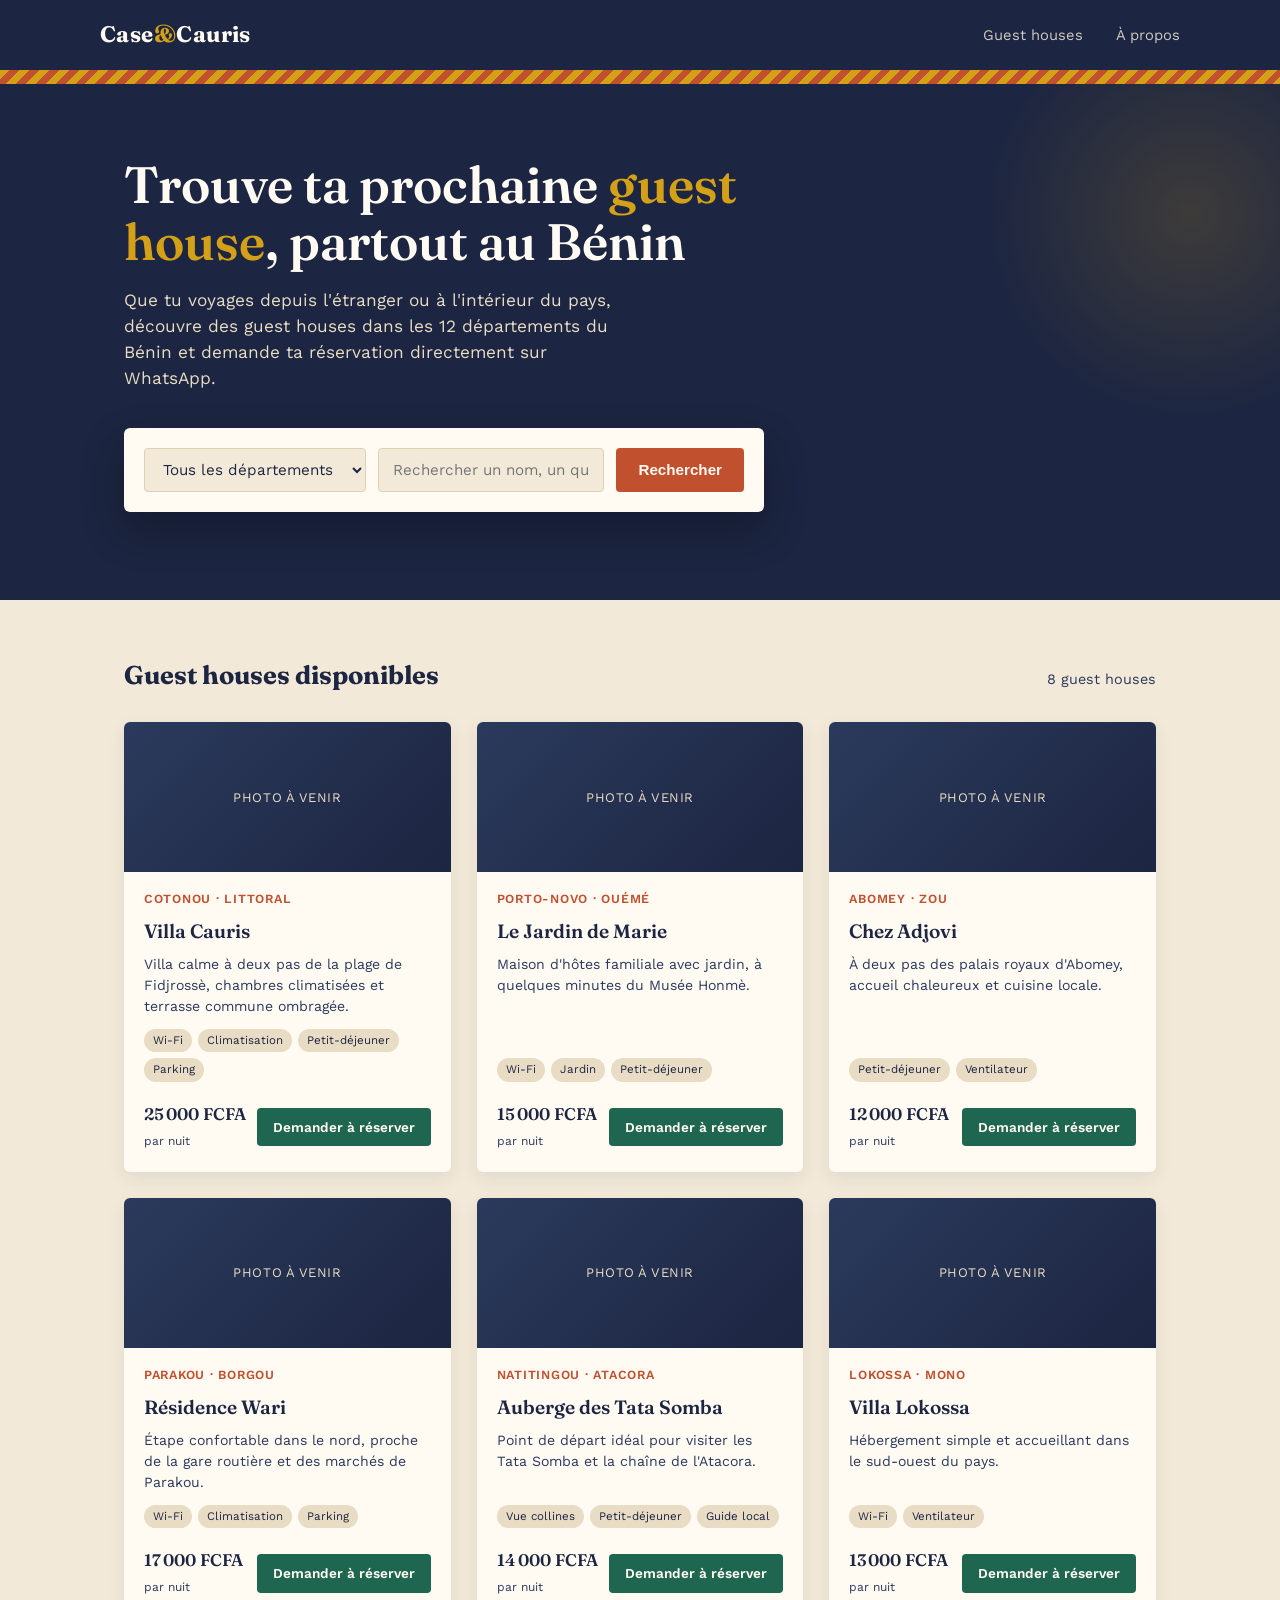
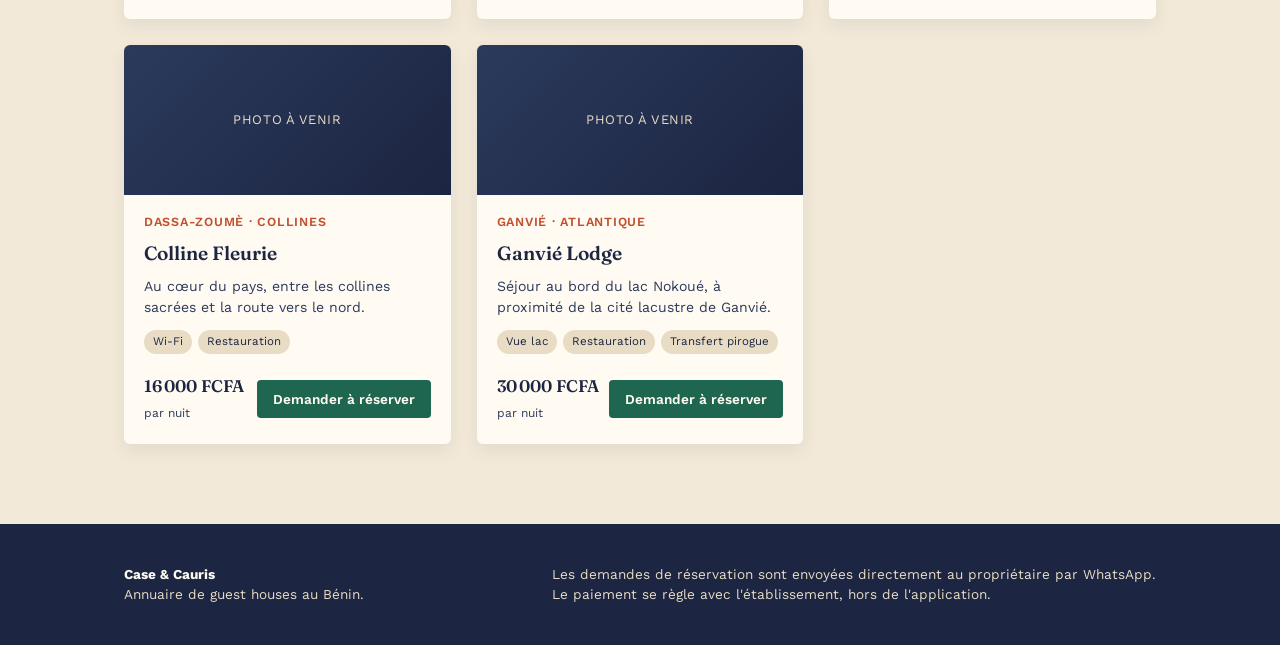
==== index.html @ f653122c "Premiere version du site" ====
<!DOCTYPE html>
<html lang="fr">
<head>
  <meta charset="UTF-8" />
  <meta name="viewport" content="width=device-width, initial-scale=1.0" />
  <title>Case & Cauris — Guest houses du Bénin</title>
  <meta name="description" content="Trouve et réserve une guest house partout au Bénin, dans les 12 départements — pour voyageurs locaux et internationaux." />
  <link rel="stylesheet" href="style.css" />
</head>
<body>

  <header class="site-header">
    <div class="container header-inner">
      <a href="#" class="logo">Case<span>&</span>Cauris</a>
      <nav class="site-nav">
        <a href="#listing">Guest houses</a>
        <a href="#a-propos">À propos</a>
      </nav>
    </div>
  </header>
  <div class="motif-strip"></div>

  <section class="hero">
    <div class="container">
      <h1>Trouve ta prochaine <em>guest house</em>, partout au Bénin</h1>
      <p class="lede">
        Que tu voyages depuis l'étranger ou à l'intérieur du pays, découvre des
        guest houses dans les 12 départements du Bénin et demande ta réservation
        directement sur WhatsApp.
      </p>

      <form id="search-form" class="search-panel">
        <select id="city-filter" aria-label="Filtrer par département">
          <option value="">Tous les départements</option>
        </select>
        <input
          id="search-input"
          type="text"
          placeholder="Rechercher un nom, un quartier..."
          aria-label="Rechercher"
        />
        <button type="submit">Rechercher</button>
      </form>
    </div>
  </section>

  <section class="listing-section" id="listing">
    <div class="container">
      <div class="listing-header">
        <h2>Guest houses disponibles</h2>
        <span id="result-count" class="result-count"></span>
      </div>
      <div id="grid" class="grid"></div>
    </div>
  </section>

  <footer id="a-propos">
    <div class="container">
      <div><strong>Case & Cauris</strong><br>Annuaire de guest houses au Bénin.</div>
      <div>Les demandes de réservation sont envoyées directement au propriétaire par WhatsApp.<br>Le paiement se règle avec l'établissement, hors de l'application.</div>
    </div>
  </footer>

  <script src="data.js"></script>
  <script src="script.js"></script>
</body>
</html>
---- style.css ----
@import url('https://fonts.googleapis.com/css2?family=Fraunces:opsz,wght@9..144,400;9..144,600;9..144,700&family=Work+Sans:wght@400;500;600&display=swap');

:root {
  --ink: #1c2541;
  --ink-light: #2b3a5c;
  --sand: #f2e9d8;
  --sand-deep: #e8dcc4;
  --rust: #c1502e;
  --teal: #1f6650;
  --gold: #d4a017;
  --white: #fffaf2;

  --font-display: 'Fraunces', serif;
  --font-body: 'Work Sans', sans-serif;

  --radius: 6px;
}

* { box-sizing: border-box; }

html { scroll-behavior: smooth; }

body {
  margin: 0;
  font-family: var(--font-body);
  color: var(--ink);
  background: var(--sand);
  line-height: 1.5;
}

a { color: inherit; }

img { max-width: 100%; display: block; }

.container {
  max-width: 1080px;
  margin: 0 auto;
  padding: 0 24px;
}

/* ---------- Motif signature (bordure inspirée des appliqués d'Abomey) ---------- */

.motif-strip {
  height: 14px;
  width: 100%;
  background-image: repeating-linear-gradient(
    135deg,
    var(--gold) 0px,
    var(--gold) 7px,
    var(--rust) 7px,
    var(--rust) 14px
  );
}

/* ---------- Header ---------- */

header.site-header {
  background: var(--ink);
  color: var(--sand);
  position: sticky;
  top: 0;
  z-index: 50;
}

.header-inner {
  display: flex;
  align-items: center;
  justify-content: space-between;
  padding: 18px 0;
}

.logo {
  font-family: var(--font-display);
  font-weight: 700;
  font-size: 1.4rem;
  letter-spacing: 0.02em;
  color: var(--white);
  text-decoration: none;
}

.logo span { color: var(--gold); }

nav.site-nav a {
  color: var(--sand);
  text-decoration: none;
  font-size: 0.92rem;
  margin-left: 28px;
  opacity: 0.85;
  transition: opacity 0.2s;
}

nav.site-nav a:hover { opacity: 1; }

/* ---------- Hero ---------- */

.hero {
  background: var(--ink);
  color: var(--white);
  padding: 72px 0 88px;
  position: relative;
  overflow: hidden;
}

.hero::after {
  content: "";
  position: absolute;
  right: -120px;
  top: -80px;
  width: 420px;
  height: 420px;
  border-radius: 50%;
  background: radial-gradient(circle, rgba(212,160,23,0.18) 0%, rgba(212,160,23,0) 70%);
}

.hero h1 {
  font-family: var(--font-display);
  font-weight: 600;
  font-size: clamp(2.1rem, 4.5vw, 3.2rem);
  max-width: 720px;
  margin: 0 0 18px;
  line-height: 1.12;
}

.hero h1 em {
  font-style: normal;
  color: var(--gold);
}

.hero p.lede {
  max-width: 520px;
  font-size: 1.08rem;
  color: var(--sand-deep);
  margin: 0 0 36px;
}

/* ---------- Search bar ---------- */

.search-panel {
  background: var(--white);
  color: var(--ink);
  border-radius: var(--radius);
  padding: 20px;
  display: flex;
  gap: 12px;
  flex-wrap: wrap;
  box-shadow: 0 18px 40px rgba(0,0,0,0.25);
  max-width: 640px;
}

.search-panel select,
.search-panel input {
  font-family: var(--font-body);
  font-size: 0.95rem;
  padding: 11px 14px;
  border: 1px solid #ddd0b3;
  border-radius: 4px;
  background: var(--sand);
  color: var(--ink);
  flex: 1 1 160px;
}

.search-panel button {
  background: var(--rust);
  color: var(--white);
  border: none;
  padding: 11px 22px;
  border-radius: 4px;
  font-weight: 600;
  cursor: pointer;
  font-size: 0.95rem;
  transition: background 0.2s;
}

.search-panel button:hover { background: #a63f22; }

/* ---------- Listing section ---------- */

.listing-section {
  padding: 56px 0 80px;
}

.listing-header {
  display: flex;
  align-items: baseline;
  justify-content: space-between;
  margin-bottom: 28px;
  flex-wrap: wrap;
  gap: 8px;
}

.listing-header h2 {
  font-family: var(--font-display);
  font-size: 1.6rem;
  margin: 0;
}

.result-count {
  color: var(--ink-light);
  font-size: 0.9rem;
}

.grid {
  display: grid;
  grid-template-columns: repeat(auto-fill, minmax(280px, 1fr));
  gap: 26px;
}

.card {
  background: var(--white);
  border-radius: var(--radius);
  overflow: hidden;
  box-shadow: 0 6px 18px rgba(28,37,65,0.08);
  display: flex;
  flex-direction: column;
  transition: transform 0.2s, box-shadow 0.2s;
}

.card:hover {
  transform: translateY(-3px);
  box-shadow: 0 14px 28px rgba(28,37,65,0.14);
}

.card-photo {
  height: 150px;
  background: linear-gradient(135deg, var(--ink-light), var(--ink));
  color: var(--sand-deep);
  display: flex;
  align-items: center;
  justify-content: center;
  font-size: 0.82rem;
  letter-spacing: 0.04em;
  text-transform: uppercase;
  position: relative;
}

.card-body {
  padding: 18px 20px 20px;
  display: flex;
  flex-direction: column;
  gap: 8px;
  flex: 1;
}

.card-city {
  font-size: 0.78rem;
  text-transform: uppercase;
  letter-spacing: 0.06em;
  color: var(--rust);
  font-weight: 600;
}

.card-title {
  font-family: var(--font-display);
  font-size: 1.2rem;
  font-weight: 600;
  margin: 0;
}

.card-desc {
  font-size: 0.88rem;
  color: var(--ink-light);
  margin: 0;
  flex: 1;
}

.card-amenities {
  display: flex;
  flex-wrap: wrap;
  gap: 6px;
  margin: 4px 0;
}

.tag {
  font-size: 0.72rem;
  background: var(--sand-deep);
  color: var(--ink);
  padding: 3px 9px;
  border-radius: 20px;
}

.card-footer {
  display: flex;
  align-items: center;
  justify-content: space-between;
  margin-top: 8px;
}

.price {
  font-family: var(--font-display);
  font-weight: 600;
  font-size: 1.05rem;
}

.price small {
  font-family: var(--font-body);
  font-weight: 400;
  font-size: 0.75rem;
  color: var(--ink-light);
}

.btn-book {
  background: var(--teal);
  color: var(--white);
  text-decoration: none;
  padding: 9px 16px;
  border-radius: 4px;
  font-size: 0.85rem;
  font-weight: 600;
  border: none;
  cursor: pointer;
  transition: background 0.2s;
}

.btn-book:hover { background: #17503e; }

.empty-state {
  text-align: center;
  padding: 60px 20px;
  color: var(--ink-light);
}

/* ---------- Footer ---------- */

footer {
  background: var(--ink);
  color: var(--sand-deep);
  padding: 40px 0;
  font-size: 0.85rem;
}

footer .container {
  display: flex;
  justify-content: space-between;
  flex-wrap: wrap;
  gap: 12px;
}

footer strong { color: var(--white); }

/* ---------- Responsive ---------- */

@media (max-width: 640px) {
  .header-inner { flex-direction: column; gap: 10px; align-items: flex-start; }
  nav.site-nav a { margin-left: 0; margin-right: 20px; }
  .hero { padding: 48px 0 64px; }
}

/* ---------- Accessibility ---------- */

a:focus-visible,
button:focus-visible,
input:focus-visible,
select:focus-visible {
  outline: 3px solid var(--gold);
  outline-offset: 2px;
}

@media (prefers-reduced-motion: reduce) {
  * { transition: none !important; scroll-behavior: auto !important; }
}
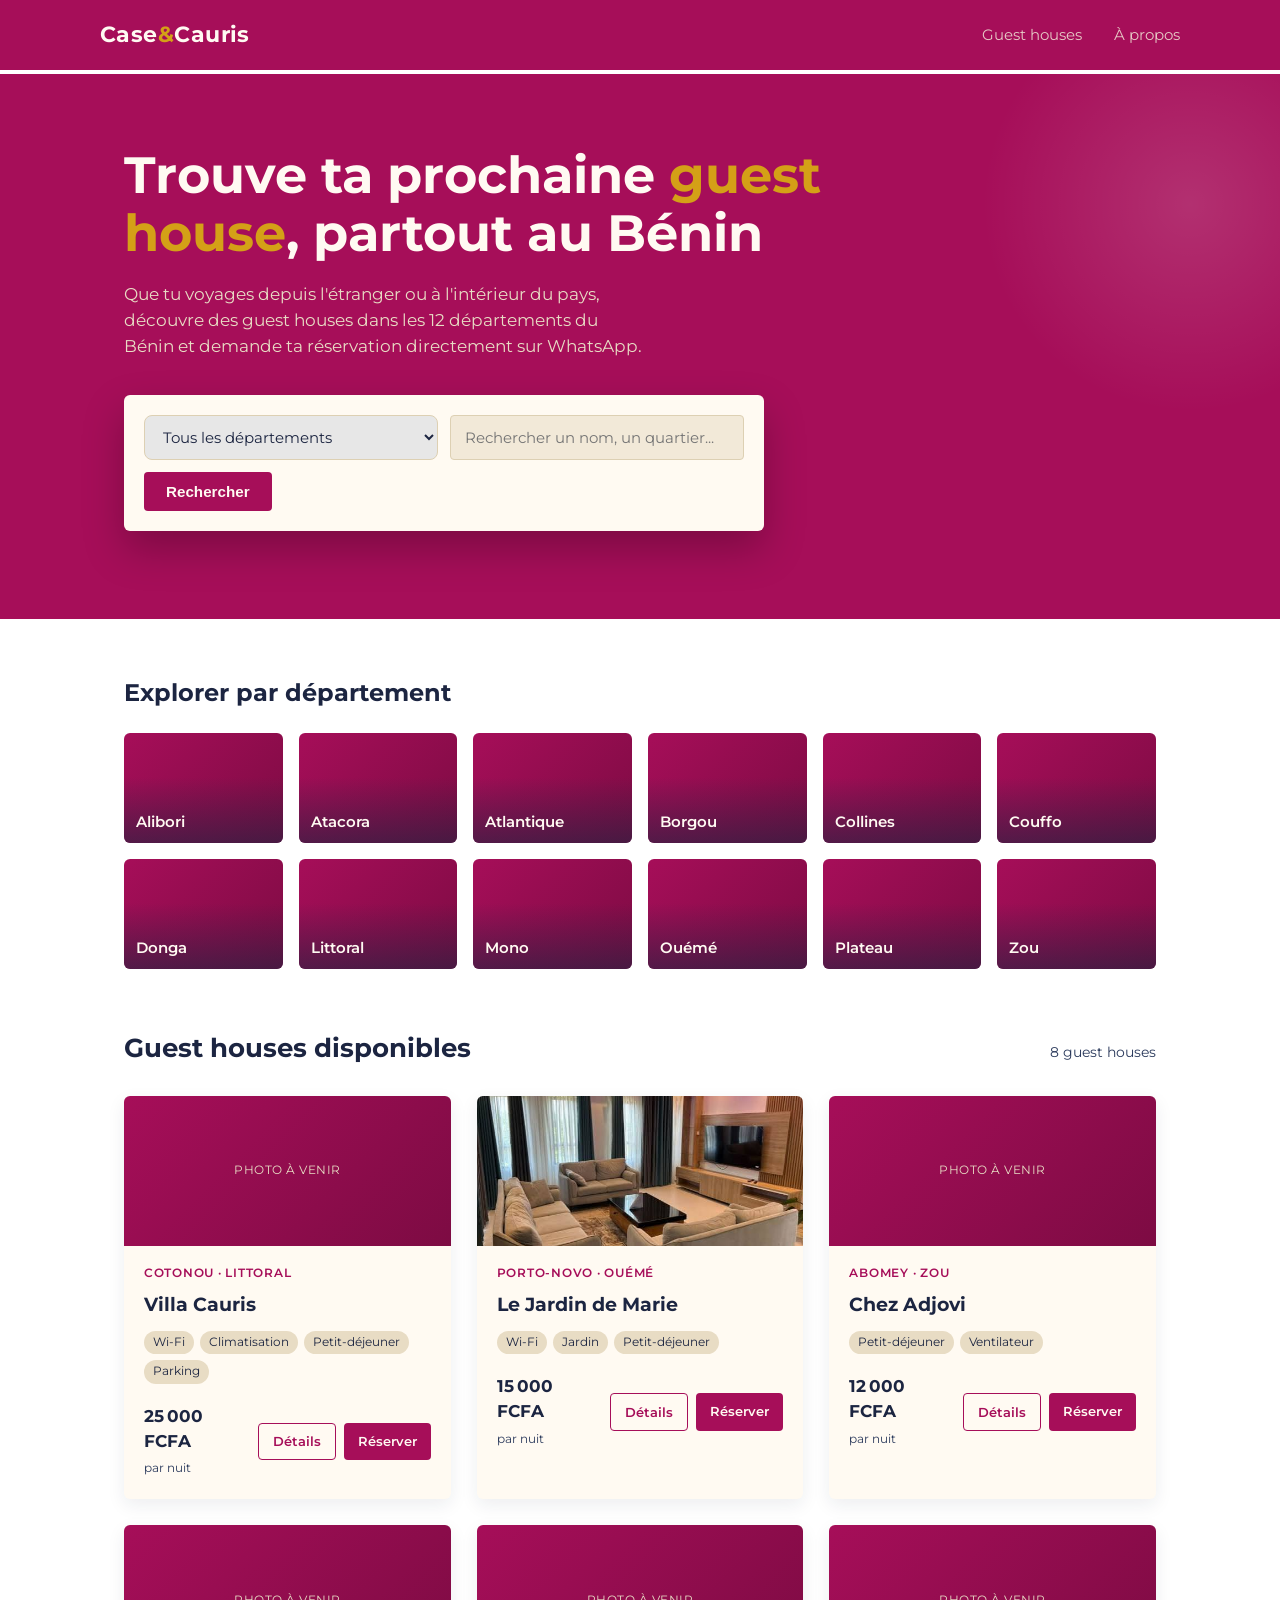
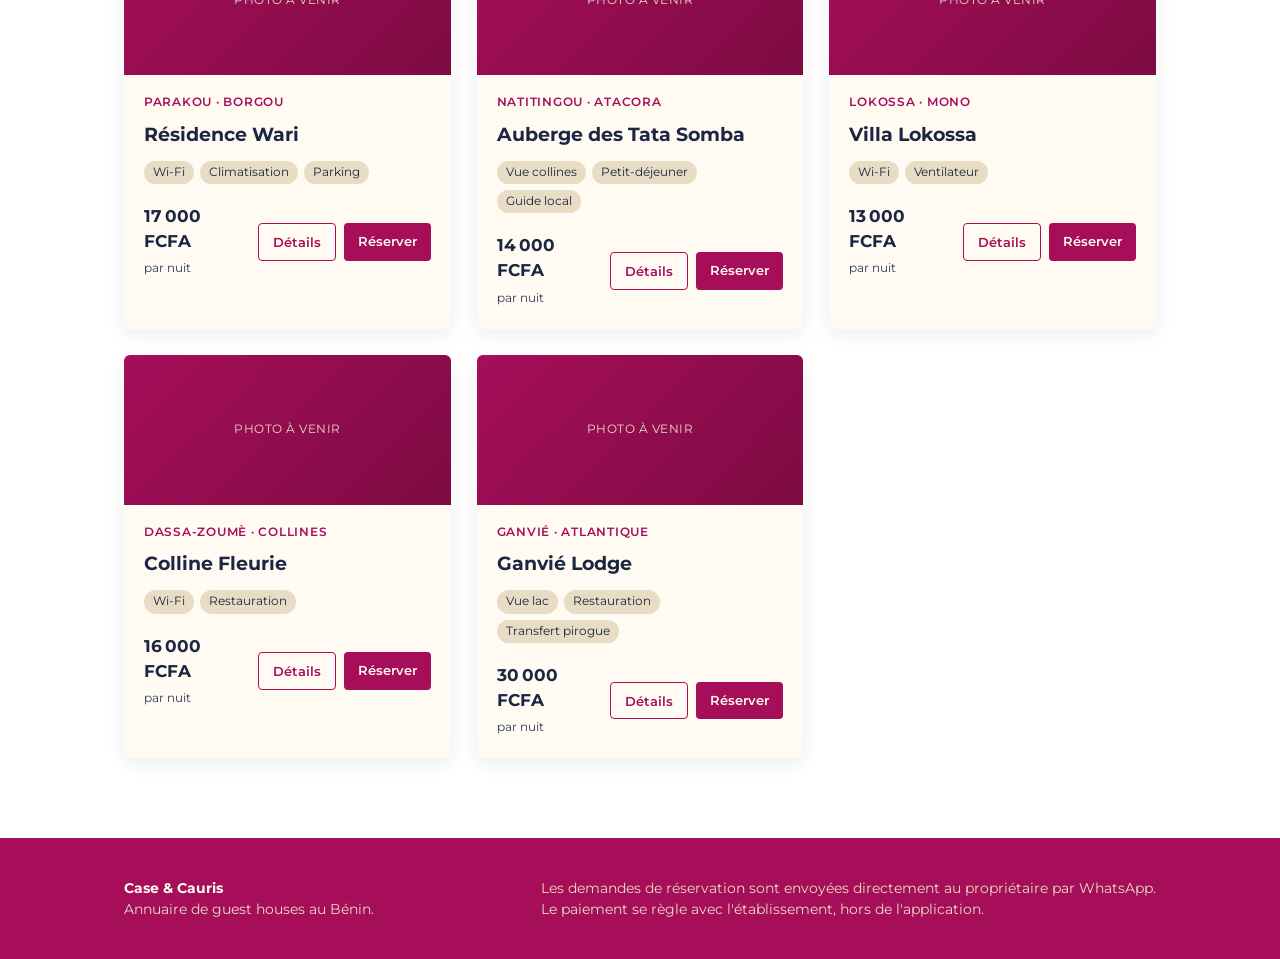
==== commit e9a0395d: "Nouvelle charte graphique et departements cliquables" ====
--- a/index.html
+++ b/index.html
@@ -44,6 +44,13 @@
     </div>
   </section>
 
+  <section class="departments-section">
+    <div class="container">
+      <h2>Explorer par département</h2>
+      <div id="department-grid" class="department-grid"></div>
+    </div>
+  </section>
+
   <section class="listing-section" id="listing">
     <div class="container">
       <div class="listing-header">
@@ -61,7 +68,13 @@
     </div>
   </footer>
 
-  <script src="data.js"></script>
+  <div id="modal-overlay" class="modal-overlay">
+    <div class="modal-box">
+      <button id="modal-close" class="modal-close" aria-label="Fermer">✕</button>
+      <div id="modal-content"></div>
+    </div>
+  </div>
+
   <script src="script.js"></script>
 </body>
 </html>
--- a/style.css
+++ b/style.css
@@ -1,17 +1,19 @@
-@import url('https://fonts.googleapis.com/css2?family=Fraunces:opsz,wght@9..144,400;9..144,600;9..144,700&family=Work+Sans:wght@400;500;600&display=swap');
+@import url('https://fonts.googleapis.com/css2?family=Montserrat:wght@400;500;600;700;800&display=swap');
 
 :root {
   --ink: #1c2541;
   --ink-light: #2b3a5c;
   --sand: #f2e9d8;
   --sand-deep: #e8dcc4;
-  --rust: #c1502e;
+  --rust: #a60e59;
+  --rust-dark: #7d0b43;
+  --rust-hover: #de4b93;
   --teal: #1f6650;
   --gold: #d4a017;
   --white: #fffaf2;
 
-  --font-display: 'Fraunces', serif;
-  --font-body: 'Work Sans', sans-serif;
+  --font-display: 'Montserrat', sans-serif;
+  --font-body: 'Montserrat', sans-serif;
 
   --radius: 6px;
 }
@@ -24,7 +26,7 @@
   margin: 0;
   font-family: var(--font-body);
   color: var(--ink);
-  background: var(--sand);
+  background: #ffffff;
   line-height: 1.5;
 }
 
@@ -38,24 +40,18 @@
   padding: 0 24px;
 }
 
-/* ---------- Motif signature (bordure inspirée des appliqués d'Abomey) ---------- */
+/* ---------- Motif signature ---------- */
 
 .motif-strip {
-  height: 14px;
+  height: 4px;
   width: 100%;
-  background-image: repeating-linear-gradient(
-    135deg,
-    var(--gold) 0px,
-    var(--gold) 7px,
-    var(--rust) 7px,
-    var(--rust) 14px
-  );
+  background: #ffffff;
 }
 
 /* ---------- Header ---------- */
 
 header.site-header {
-  background: var(--ink);
+  background: var(--rust);
   color: var(--sand);
   position: sticky;
   top: 0;
@@ -94,7 +90,7 @@
 /* ---------- Hero ---------- */
 
 .hero {
-  background: var(--ink);
+  background: var(--rust);
   color: var(--white);
   padding: 72px 0 88px;
   position: relative;
@@ -109,16 +105,16 @@
   width: 420px;
   height: 420px;
   border-radius: 50%;
-  background: radial-gradient(circle, rgba(212,160,23,0.18) 0%, rgba(212,160,23,0) 70%);
+  background: radial-gradient(circle, rgba(255,255,255,0.14) 0%, rgba(255,255,255,0) 70%);
 }
 
 .hero h1 {
   font-family: var(--font-display);
-  font-weight: 600;
+  font-weight: 700;
   font-size: clamp(2.1rem, 4.5vw, 3.2rem);
   max-width: 720px;
   margin: 0 0 18px;
-  line-height: 1.12;
+  line-height: 1.15;
 }
 
 .hero h1 em {
@@ -147,7 +143,17 @@
   max-width: 640px;
 }
 
-.search-panel select,
+.search-panel select {
+  font-family: var(--font-body);
+  font-size: 0.95rem;
+  padding: 11px 14px;
+  border: 1px solid #ddd0b3;
+  border-radius: 8px;
+  background: #e7e7e7;
+  color: var(--ink);
+  flex: 1 1 160px;
+}
+
 .search-panel input {
   font-family: var(--font-body);
   font-size: 0.95rem;
@@ -171,12 +177,76 @@
   transition: background 0.2s;
 }
 
-.search-panel button:hover { background: #a63f22; }
+.search-panel button:hover { background: var(--rust-dark); }
+
+/* ---------- Departments section ---------- */
+
+.departments-section {
+  padding: 56px 0 20px;
+}
+
+.departments-section h2 {
+  font-family: var(--font-display);
+  font-size: 1.5rem;
+  margin: 0 0 22px;
+}
+
+.department-grid {
+  display: grid;
+  grid-template-columns: repeat(auto-fill, minmax(150px, 1fr));
+  gap: 16px;
+}
+
+.department-tile {
+  border: none;
+  cursor: pointer;
+  border-radius: var(--radius);
+  overflow: hidden;
+  position: relative;
+  height: 110px;
+  background: linear-gradient(135deg, var(--rust), var(--rust-dark));
+  color: var(--white);
+  font-family: var(--font-display);
+  font-weight: 600;
+  font-size: 0.95rem;
+  display: flex;
+  align-items: flex-end;
+  padding: 12px;
+  text-align: left;
+  transition: transform 0.2s, box-shadow 0.2s;
+}
+
+.department-tile img {
+  position: absolute;
+  inset: 0;
+  width: 100%;
+  height: 100%;
+  object-fit: cover;
+  z-index: 0;
+}
+
+.department-tile::before {
+  content: "";
+  position: absolute;
+  inset: 0;
+  background: linear-gradient(180deg, rgba(28,37,65,0) 40%, rgba(28,37,65,0.55) 100%);
+  z-index: 1;
+}
+
+.department-tile span {
+  position: relative;
+  z-index: 2;
+}
+
+.department-tile:hover {
+  transform: translateY(-3px);
+  box-shadow: 0 10px 22px rgba(28,37,65,0.2);
+}
 
 /* ---------- Listing section ---------- */
 
 .listing-section {
-  padding: 56px 0 80px;
+  padding: 40px 0 80px;
 }
 
 .listing-header {
@@ -220,17 +290,32 @@
   box-shadow: 0 14px 28px rgba(28,37,65,0.14);
 }
 
+.card-photos {
+  display: grid;
+  grid-template-columns: 1fr 1fr;
+  gap: 2px;
+  height: 150px;
+}
+
+.card-photos.single { grid-template-columns: 1fr; }
+
 .card-photo {
-  height: 150px;
-  background: linear-gradient(135deg, var(--ink-light), var(--ink));
+  background: linear-gradient(135deg, var(--rust), var(--rust-dark));
   color: var(--sand-deep);
   display: flex;
   align-items: center;
   justify-content: center;
-  font-size: 0.82rem;
+  font-size: 0.78rem;
   letter-spacing: 0.04em;
   text-transform: uppercase;
+  overflow: hidden;
   position: relative;
+}
+
+.card-photo img {
+  width: 100%;
+  height: 100%;
+  object-fit: cover;
 }
 
 .card-body {
@@ -252,7 +337,7 @@
 .card-title {
   font-family: var(--font-display);
   font-size: 1.2rem;
-  font-weight: 600;
+  font-weight: 700;
   margin: 0;
 }
 
@@ -283,11 +368,12 @@
   align-items: center;
   justify-content: space-between;
   margin-top: 8px;
+  gap: 10px;
 }
 
 .price {
   font-family: var(--font-display);
-  font-weight: 600;
+  font-weight: 700;
   font-size: 1.05rem;
 }
 
@@ -298,20 +384,38 @@
   color: var(--ink-light);
 }
 
-.btn-book {
-  background: var(--teal);
-  color: var(--white);
+.card-actions {
+  display: flex;
+  gap: 8px;
+}
+
+.btn-book,
+.btn-details {
   text-decoration: none;
-  padding: 9px 16px;
+  padding: 9px 14px;
   border-radius: 4px;
-  font-size: 0.85rem;
+  font-size: 0.82rem;
   font-weight: 600;
   border: none;
   cursor: pointer;
-  transition: background 0.2s;
-}
-
-.btn-book:hover { background: #17503e; }
+  transition: background 0.2s, color 0.2s;
+  font-family: var(--font-body);
+}
+
+.btn-book {
+  background: var(--rust);
+  color: var(--white);
+}
+
+.btn-book:hover { background: var(--rust-hover); }
+
+.btn-details {
+  background: transparent;
+  color: var(--rust);
+  border: 1px solid var(--rust);
+}
+
+.btn-details:hover { background: var(--sand-deep); }
 
 .empty-state {
   text-align: center;
@@ -319,10 +423,74 @@
   color: var(--ink-light);
 }
 
+/* ---------- Modal (Détails) ---------- */
+
+.modal-overlay {
+  position: fixed;
+  inset: 0;
+  background: rgba(28,37,65,0.55);
+  display: none;
+  align-items: center;
+  justify-content: center;
+  z-index: 200;
+  padding: 20px;
+}
+
+.modal-overlay.open { display: flex; }
+
+.modal-box {
+  background: var(--white);
+  border-radius: var(--radius);
+  max-width: 640px;
+  width: 100%;
+  max-height: 85vh;
+  overflow-y: auto;
+  position: relative;
+}
+
+.modal-close {
+  position: absolute;
+  top: 12px;
+  right: 12px;
+  background: rgba(28,37,65,0.55);
+  color: var(--white);
+  border: none;
+  border-radius: 50%;
+  width: 32px;
+  height: 32px;
+  font-size: 1.1rem;
+  cursor: pointer;
+  z-index: 3;
+}
+
+.modal-gallery {
+  display: grid;
+  grid-template-columns: repeat(auto-fit, minmax(140px, 1fr));
+  gap: 2px;
+}
+
+.modal-gallery .card-photo { height: 140px; }
+
+.modal-content {
+  padding: 22px 24px 26px;
+}
+
+.modal-content .card-city { display: block; margin-bottom: 4px; }
+
+.modal-content h3 {
+  font-family: var(--font-display);
+  font-size: 1.35rem;
+  margin: 0 0 10px;
+}
+
+.modal-content p { font-size: 0.92rem; color: var(--ink-light); }
+
+.modal-content .price { display: block; margin: 14px 0; }
+
 /* ---------- Footer ---------- */
 
 footer {
-  background: var(--ink);
+  background: var(--rust);
   color: var(--sand-deep);
   padding: 40px 0;
   font-size: 0.85rem;
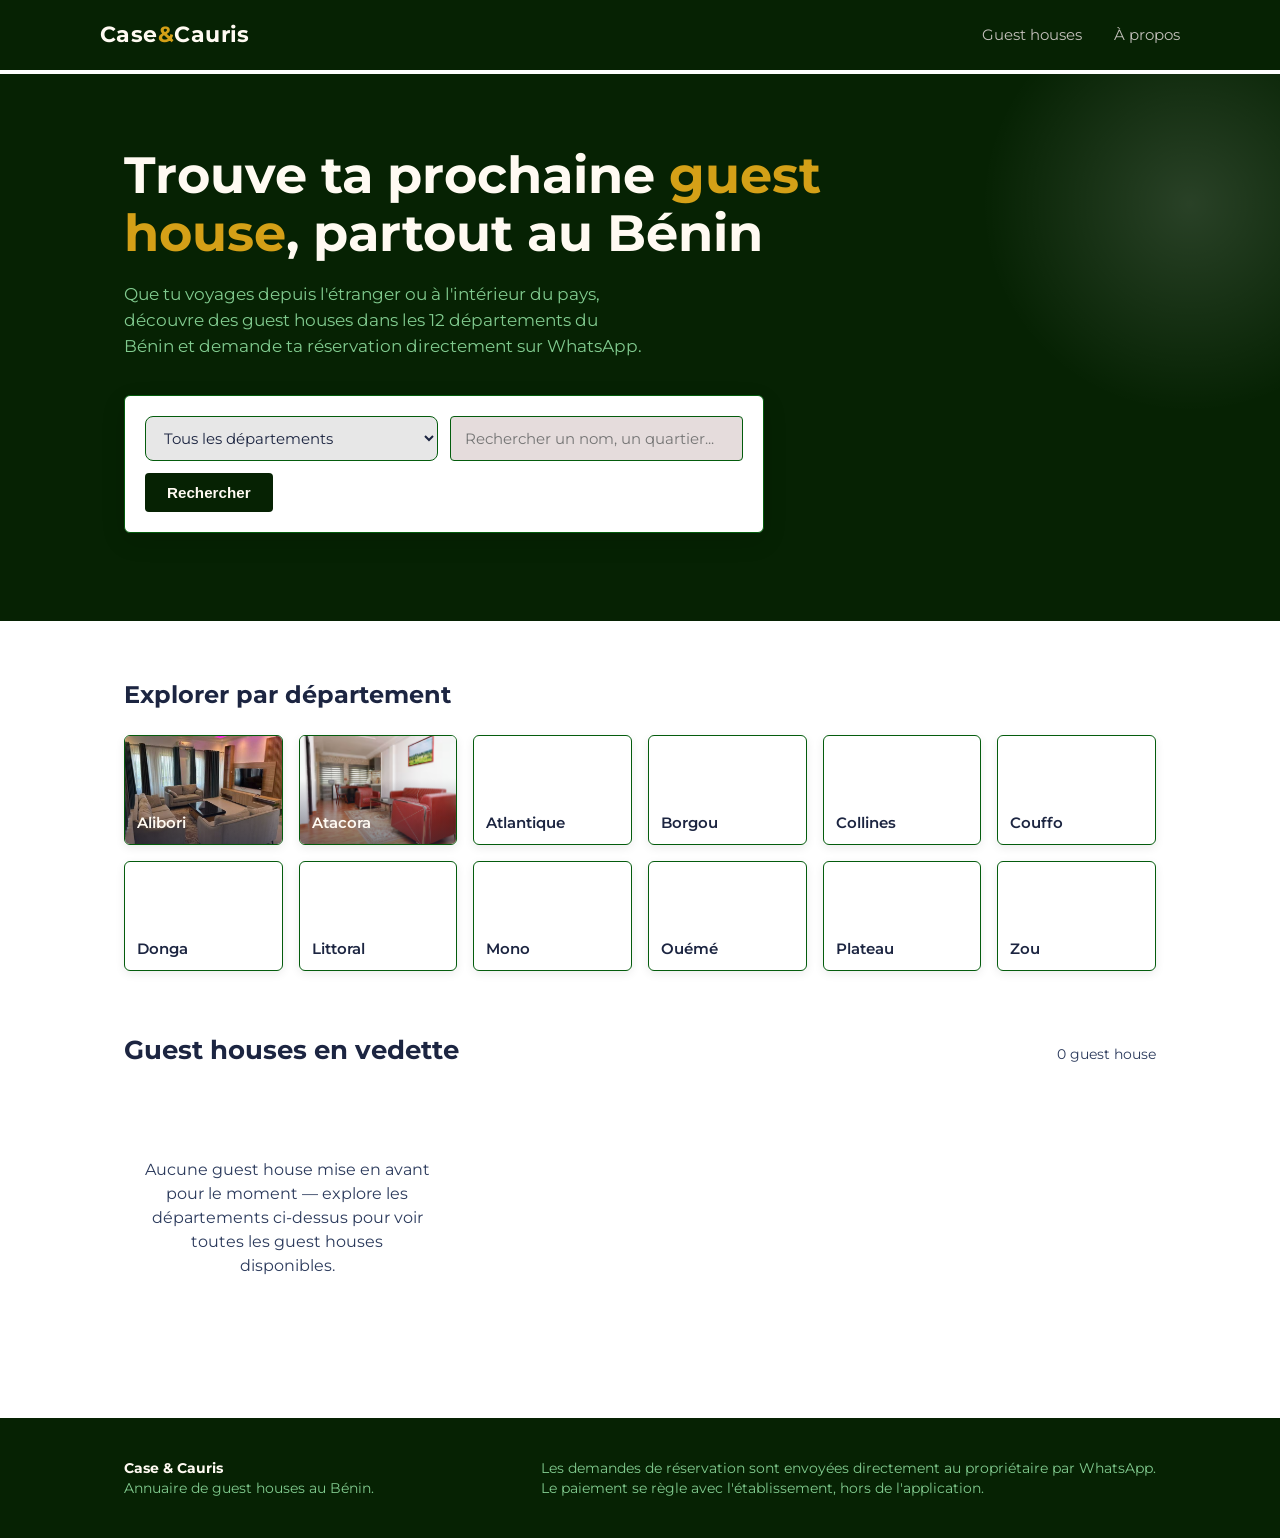
==== commit 13edc2c9: "Vitrine des annonces en vedette uniquement" ====
--- a/index.html
+++ b/index.html
@@ -54,7 +54,7 @@
   <section class="listing-section" id="listing">
     <div class="container">
       <div class="listing-header">
-        <h2>Guest houses disponibles</h2>
+        <h2 id="listing-title">Guest houses en vedette</h2>
         <span id="result-count" class="result-count"></span>
       </div>
       <div id="grid" class="grid"></div>
--- a/style.css
+++ b/style.css
@@ -3,11 +3,12 @@
 :root {
   --ink: #1c2541;
   --ink-light: #2b3a5c;
-  --sand: #f2e9d8;
-  --sand-deep: #e8dcc4;
-  --rust: #a60e59;
-  --rust-dark: #7d0b43;
-  --rust-hover: #de4b93;
+  --sand: #e5dcdc;
+  --sand-deep: #81cb8f;
+  --rust: #062203;
+  --rust-dark: #041402;
+  --rust-hover: #0e4a0a;
+  --border-accent: #045c0d;
   --teal: #1f6650;
   --gold: #d4a017;
   --white: #fffaf2;
@@ -132,14 +133,15 @@
 /* ---------- Search bar ---------- */
 
 .search-panel {
-  background: var(--white);
+  background: #ffffff;
+  border: 1px solid var(--border-accent);
   color: var(--ink);
   border-radius: var(--radius);
   padding: 20px;
   display: flex;
   gap: 12px;
   flex-wrap: wrap;
-  box-shadow: 0 18px 40px rgba(0,0,0,0.25);
+  box-shadow: 0 8px 24px rgba(0,0,0,0.12);
   max-width: 640px;
 }
 
@@ -147,7 +149,7 @@
   font-family: var(--font-body);
   font-size: 0.95rem;
   padding: 11px 14px;
-  border: 1px solid #ddd0b3;
+  border: 1px solid var(--border-accent);
   border-radius: 8px;
   background: #e7e7e7;
   color: var(--ink);
@@ -158,7 +160,7 @@
   font-family: var(--font-body);
   font-size: 0.95rem;
   padding: 11px 14px;
-  border: 1px solid #ddd0b3;
+  border: 1px solid var(--border-accent);
   border-radius: 4px;
   background: var(--sand);
   color: var(--ink);
@@ -198,14 +200,15 @@
 }
 
 .department-tile {
-  border: none;
+  border: 1px solid var(--border-accent);
   cursor: pointer;
   border-radius: var(--radius);
   overflow: hidden;
   position: relative;
   height: 110px;
-  background: linear-gradient(135deg, var(--rust), var(--rust-dark));
-  color: var(--white);
+  background: #ffffff;
+  box-shadow: 0 3px 10px rgba(0,0,0,0.08);
+  color: var(--ink);
   font-family: var(--font-display);
   font-weight: 600;
   font-size: 0.95rem;
@@ -225,7 +228,9 @@
   z-index: 0;
 }
 
-.department-tile::before {
+.department-tile.has-photo { color: var(--white); }
+
+.department-tile.has-photo::before {
   content: "";
   position: absolute;
   inset: 0;
@@ -276,10 +281,11 @@
 }
 
 .card {
-  background: var(--white);
+  background: #ffffff;
+  border: 1px solid var(--border-accent);
   border-radius: var(--radius);
   overflow: hidden;
-  box-shadow: 0 6px 18px rgba(28,37,65,0.08);
+  box-shadow: 0 3px 10px rgba(0,0,0,0.08);
   display: flex;
   flex-direction: column;
   transition: transform 0.2s, box-shadow 0.2s;
@@ -298,6 +304,26 @@
 }
 
 .card-photos.single { grid-template-columns: 1fr; }
+
+.card-media {
+  position: relative;
+}
+
+.badge-featured {
+  position: absolute;
+  top: 10px;
+  left: 10px;
+  background: var(--gold);
+  color: var(--ink);
+  font-size: 0.7rem;
+  font-weight: 700;
+  letter-spacing: 0.03em;
+  text-transform: uppercase;
+  padding: 4px 10px;
+  border-radius: 20px;
+  z-index: 2;
+  box-shadow: 0 2px 6px rgba(0,0,0,0.2);
+}
 
 .card-photo {
   background: linear-gradient(135deg, var(--rust), var(--rust-dark));
@@ -410,7 +436,7 @@
 .btn-book:hover { background: var(--rust-hover); }
 
 .btn-details {
-  background: transparent;
+  background: var(--sand);
   color: var(--rust);
   border: 1px solid var(--rust);
 }
@@ -439,7 +465,9 @@
 .modal-overlay.open { display: flex; }
 
 .modal-box {
-  background: var(--white);
+  background: #ffffff;
+  border: 1px solid var(--border-accent);
+  box-shadow: 0 10px 30px rgba(0,0,0,0.2);
   border-radius: var(--radius);
   max-width: 640px;
   width: 100%;
